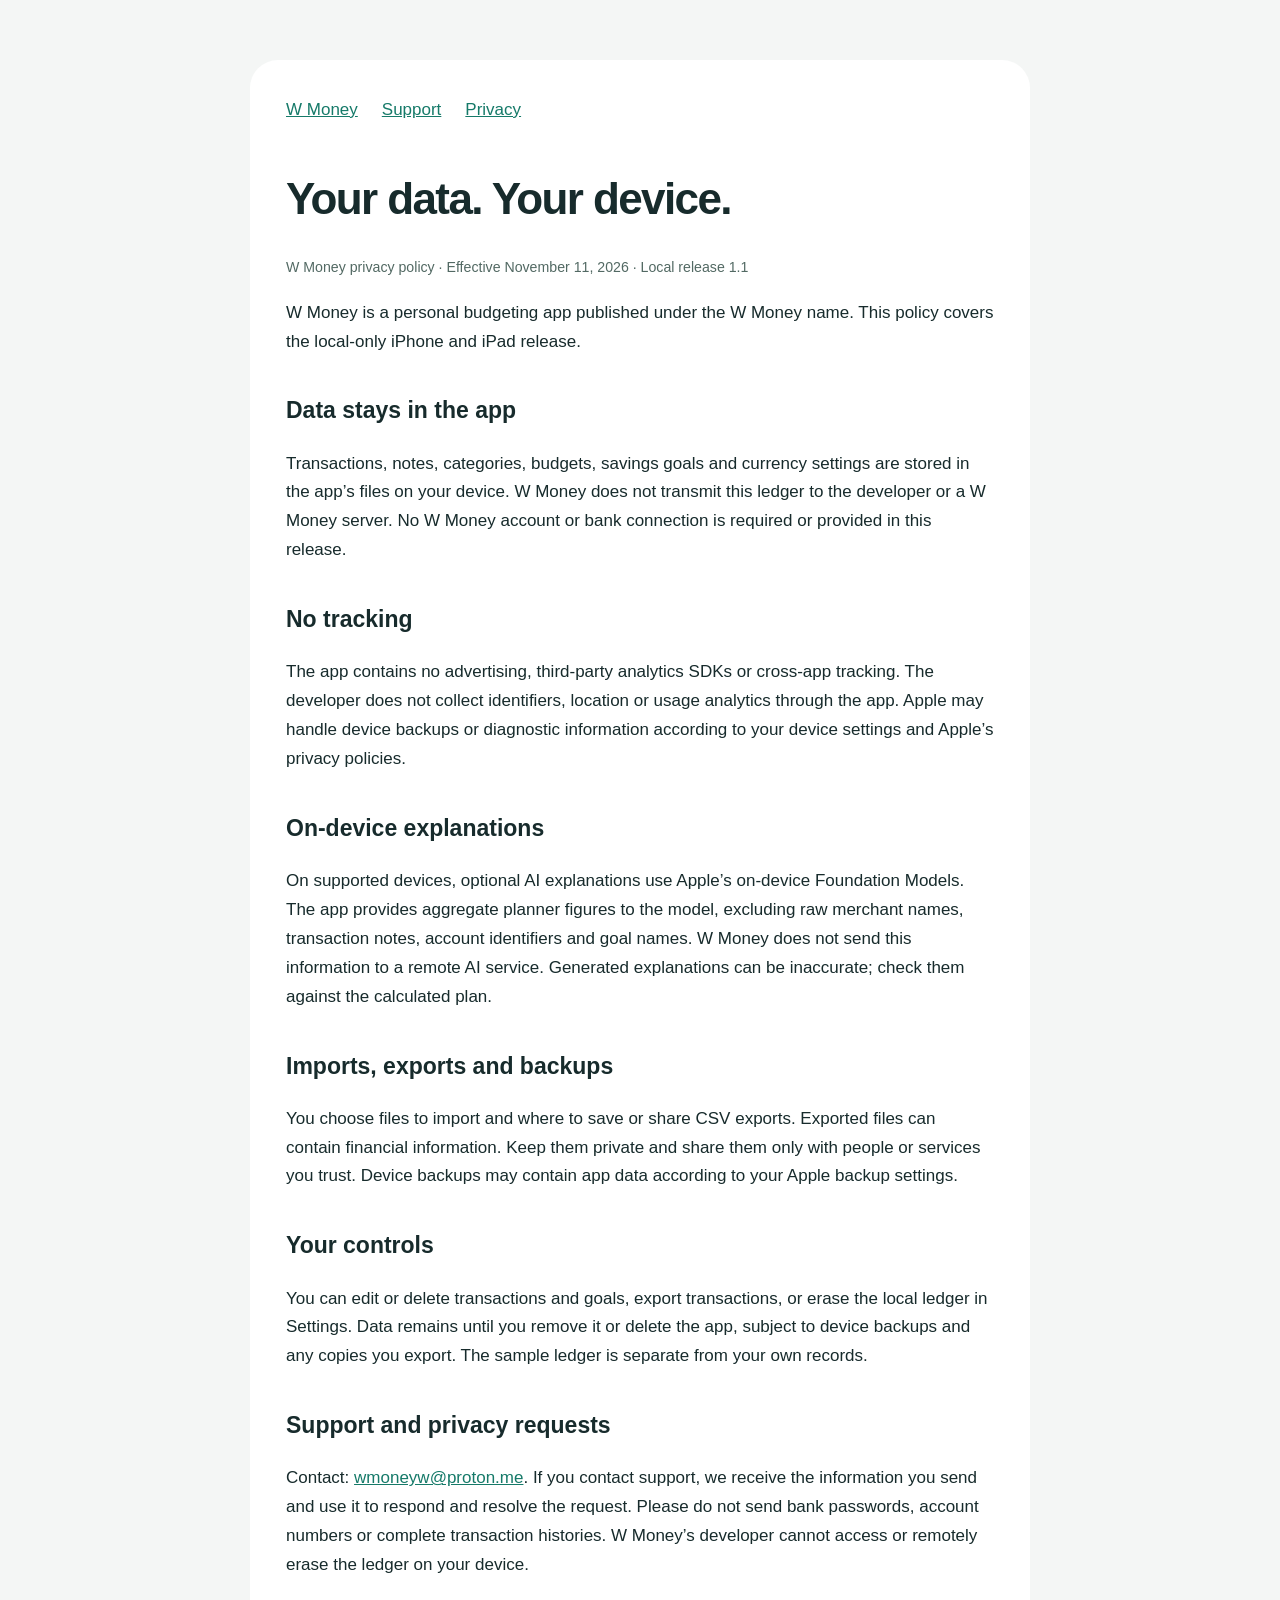
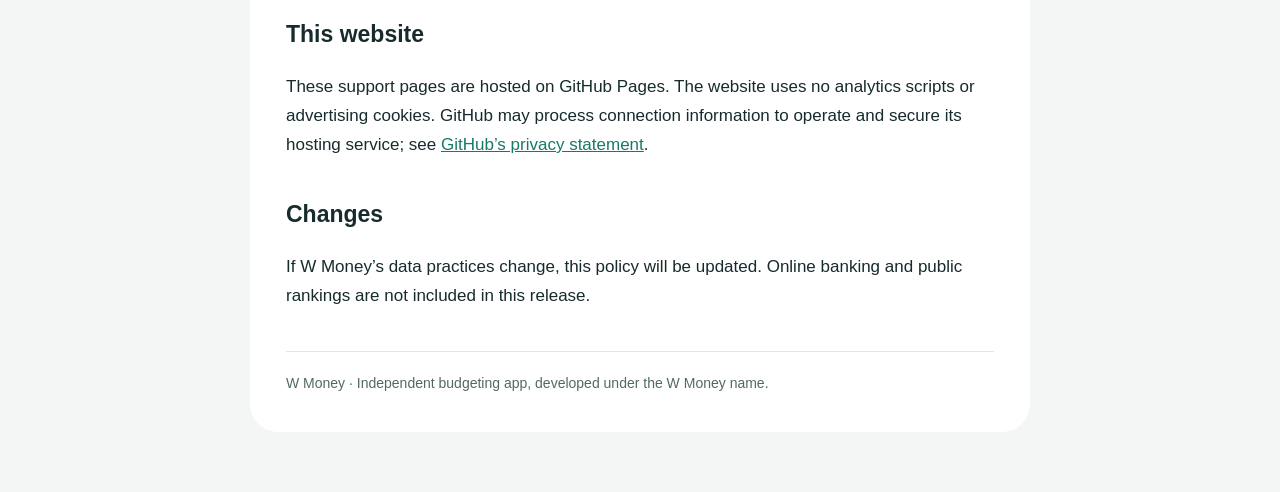
==== docs/privacy.html @ 9e88a56e "Prepare W Money iOS release" ====
<!doctype html><html lang="en"><head><meta charset="utf-8"><meta name="viewport" content="width=device-width, initial-scale=1"><title>Privacy · W Money</title><link rel="stylesheet" href="wmoney.css"></head><body><main><nav aria-label="Main"><a href="index.html">W Money</a><a href="support.html">Support</a><a href="privacy.html">Privacy</a></nav><h1>Your data. Your device.</h1><p><small>W Money privacy policy · Effective November 11, 2026 · Local release 1.1</small></p><p>W Money is a personal budgeting app published under the W Money name. This policy covers the local-only iPhone and iPad release.</p><h2>Data stays in the app</h2><p>Transactions, notes, categories, budgets, savings goals and currency settings are stored in the app’s files on your device. W Money does not transmit this ledger to the developer or a W Money server. No W Money account or bank connection is required or provided in this release.</p><h2>No tracking</h2><p>The app contains no advertising, third-party analytics SDKs or cross-app tracking. The developer does not collect identifiers, location or usage analytics through the app. Apple may handle device backups or diagnostic information according to your device settings and Apple’s privacy policies.</p><h2>On-device explanations</h2><p>On supported devices, optional AI explanations use Apple’s on-device Foundation Models. The app provides aggregate planner figures to the model, excluding raw merchant names, transaction notes, account identifiers and goal names. W Money does not send this information to a remote AI service. Generated explanations can be inaccurate; check them against the calculated plan.</p><h2>Imports, exports and backups</h2><p>You choose files to import and where to save or share CSV exports. Exported files can contain financial information. Keep them private and share them only with people or services you trust. Device backups may contain app data according to your Apple backup settings.</p><h2>Your controls</h2><p>You can edit or delete transactions and goals, export transactions, or erase the local ledger in Settings. Data remains until you remove it or delete the app, subject to device backups and any copies you export. The sample ledger is separate from your own records.</p><h2>Support and privacy requests</h2><p>Contact: <a href="mailto:wmoneyw@proton.me">wmoneyw@proton.me</a>. If you contact support, we receive the information you send and use it to respond and resolve the request. Please do not send bank passwords, account numbers or complete transaction histories. W Money’s developer cannot access or remotely erase the ledger on your device.</p><h2>This website</h2><p>These support pages are hosted on GitHub Pages. The website uses no analytics scripts or advertising cookies. GitHub may process connection information to operate and secure its hosting service; see <a href="https://docs.github.com/en/site-policy/privacy-policies/github-general-privacy-statement">GitHub’s privacy statement</a>.</p><h2>Changes</h2><p>If W Money’s data practices change, this policy will be updated. Online banking and public rankings are not included in this release.</p><footer>W Money · Independent budgeting app, developed under the W Money name.</footer></main></body></html>
---- docs/wmoney.css ----
*{box-sizing:border-box}body{margin:0;background:#f4f6f5;color:#172b2c;font:17px/1.7 -apple-system,BlinkMacSystemFont,"Segoe UI",sans-serif}main{max-width:780px;margin:60px auto;padding:36px;background:white;border-radius:28px}nav{display:flex;gap:24px;margin-bottom:50px}a{color:#167a69}h1{font-size:44px;line-height:1.1;letter-spacing:-1.6px}h2{font-size:23px;margin-top:35px}small{color:#526963}.mark{background:#173a35;color:#adedd3;border-radius:18px;display:inline-flex;width:62px;height:62px;align-items:center;justify-content:center;font-size:36px;font-weight:700}footer{border-top:1px solid #e1e8e5;margin-top:40px;padding-top:20px;font-size:14px;color:#526963}@media(max-width:600px){main{margin:0;padding:28px;border-radius:0}h1{font-size:36px}nav{gap:18px}}@media(prefers-color-scheme:dark){body{background:#0c1717;color:#e7f1ed}main{background:#142322}a{color:#9be6c8}small,footer{color:#aabdb5}}
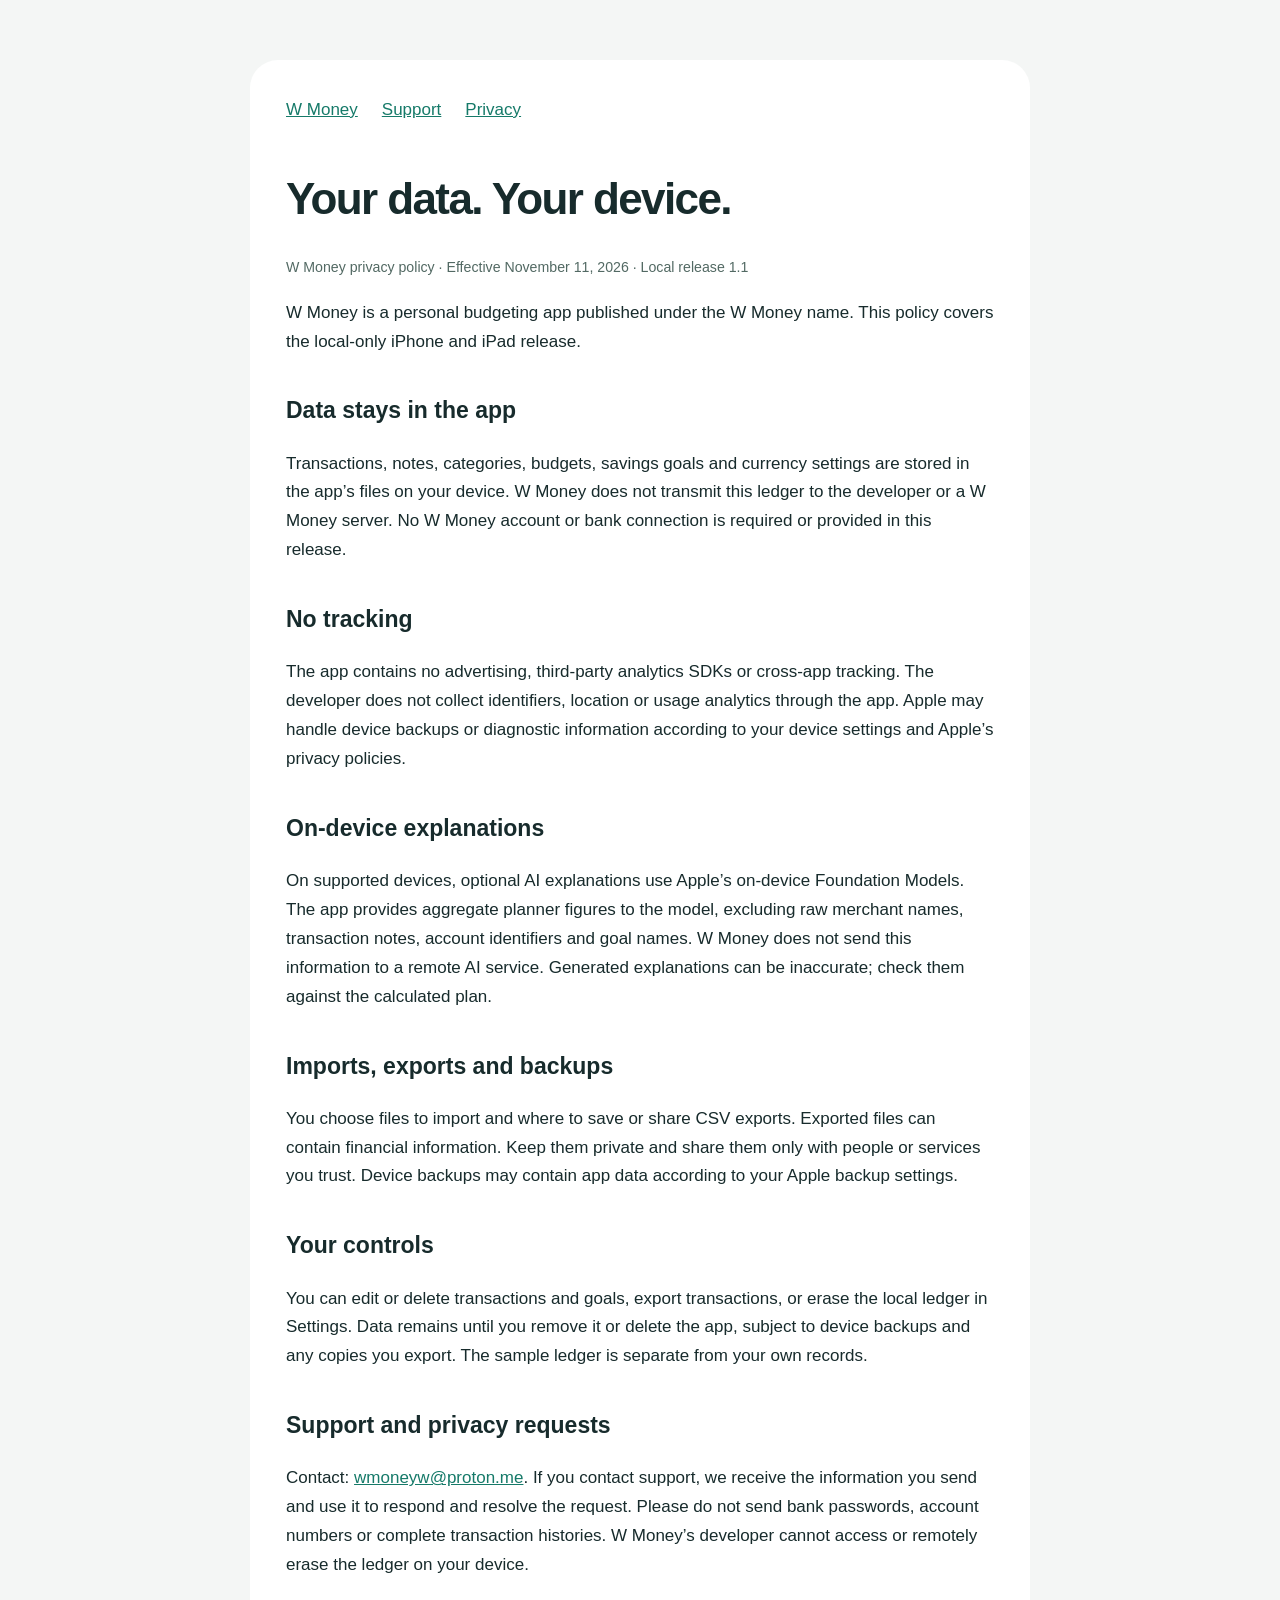
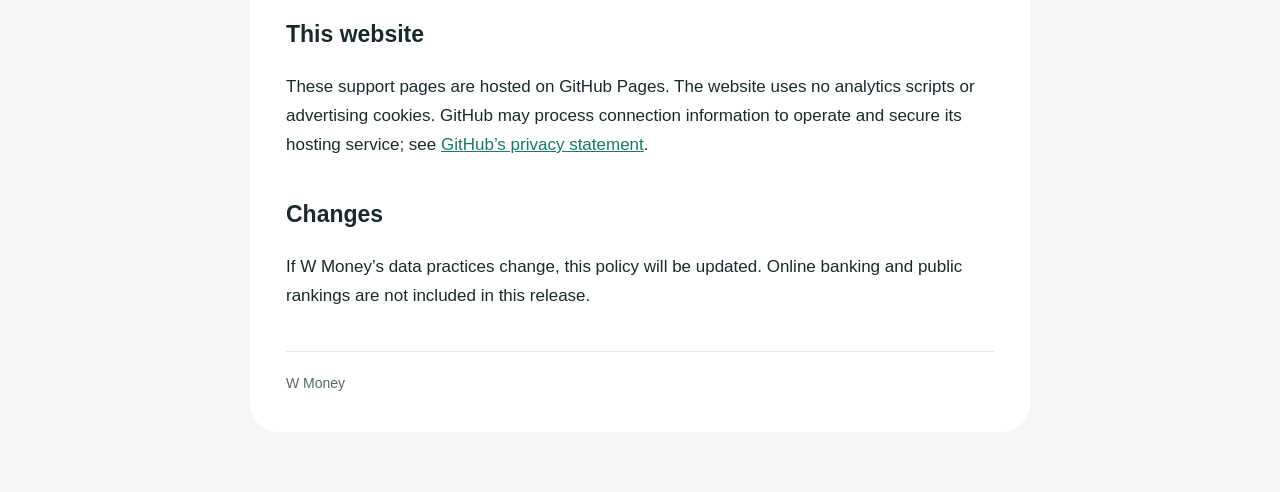
==== commit aaf7616b: "Remove personal attribution from public site" ====
--- a/docs/privacy.html
+++ b/docs/privacy.html
@@ -1 +1 @@
-<!doctype html><html lang="en"><head><meta charset="utf-8"><meta name="viewport" content="width=device-width, initial-scale=1"><title>Privacy · W Money</title><link rel="stylesheet" href="wmoney.css"></head><body><main><nav aria-label="Main"><a href="index.html">W Money</a><a href="support.html">Support</a><a href="privacy.html">Privacy</a></nav><h1>Your data. Your device.</h1><p><small>W Money privacy policy · Effective November 11, 2026 · Local release 1.1</small></p><p>W Money is a personal budgeting app published under the W Money name. This policy covers the local-only iPhone and iPad release.</p><h2>Data stays in the app</h2><p>Transactions, notes, categories, budgets, savings goals and currency settings are stored in the app’s files on your device. W Money does not transmit this ledger to the developer or a W Money server. No W Money account or bank connection is required or provided in this release.</p><h2>No tracking</h2><p>The app contains no advertising, third-party analytics SDKs or cross-app tracking. The developer does not collect identifiers, location or usage analytics through the app. Apple may handle device backups or diagnostic information according to your device settings and Apple’s privacy policies.</p><h2>On-device explanations</h2><p>On supported devices, optional AI explanations use Apple’s on-device Foundation Models. The app provides aggregate planner figures to the model, excluding raw merchant names, transaction notes, account identifiers and goal names. W Money does not send this information to a remote AI service. Generated explanations can be inaccurate; check them against the calculated plan.</p><h2>Imports, exports and backups</h2><p>You choose files to import and where to save or share CSV exports. Exported files can contain financial information. Keep them private and share them only with people or services you trust. Device backups may contain app data according to your Apple backup settings.</p><h2>Your controls</h2><p>You can edit or delete transactions and goals, export transactions, or erase the local ledger in Settings. Data remains until you remove it or delete the app, subject to device backups and any copies you export. The sample ledger is separate from your own records.</p><h2>Support and privacy requests</h2><p>Contact: <a href="mailto:wmoneyw@proton.me">wmoneyw@proton.me</a>. If you contact support, we receive the information you send and use it to respond and resolve the request. Please do not send bank passwords, account numbers or complete transaction histories. W Money’s developer cannot access or remotely erase the ledger on your device.</p><h2>This website</h2><p>These support pages are hosted on GitHub Pages. The website uses no analytics scripts or advertising cookies. GitHub may process connection information to operate and secure its hosting service; see <a href="https://docs.github.com/en/site-policy/privacy-policies/github-general-privacy-statement">GitHub’s privacy statement</a>.</p><h2>Changes</h2><p>If W Money’s data practices change, this policy will be updated. Online banking and public rankings are not included in this release.</p><footer>W Money · Independent budgeting app, developed under the W Money name.</footer></main></body></html>+<!doctype html><html lang="en"><head><meta charset="utf-8"><meta name="viewport" content="width=device-width, initial-scale=1"><title>Privacy · W Money</title><link rel="stylesheet" href="wmoney.css"></head><body><main><nav aria-label="Main"><a href="index.html">W Money</a><a href="support.html">Support</a><a href="privacy.html">Privacy</a></nav><h1>Your data. Your device.</h1><p><small>W Money privacy policy · Effective November 11, 2026 · Local release 1.1</small></p><p>W Money is a personal budgeting app published under the W Money name. This policy covers the local-only iPhone and iPad release.</p><h2>Data stays in the app</h2><p>Transactions, notes, categories, budgets, savings goals and currency settings are stored in the app’s files on your device. W Money does not transmit this ledger to the developer or a W Money server. No W Money account or bank connection is required or provided in this release.</p><h2>No tracking</h2><p>The app contains no advertising, third-party analytics SDKs or cross-app tracking. The developer does not collect identifiers, location or usage analytics through the app. Apple may handle device backups or diagnostic information according to your device settings and Apple’s privacy policies.</p><h2>On-device explanations</h2><p>On supported devices, optional AI explanations use Apple’s on-device Foundation Models. The app provides aggregate planner figures to the model, excluding raw merchant names, transaction notes, account identifiers and goal names. W Money does not send this information to a remote AI service. Generated explanations can be inaccurate; check them against the calculated plan.</p><h2>Imports, exports and backups</h2><p>You choose files to import and where to save or share CSV exports. Exported files can contain financial information. Keep them private and share them only with people or services you trust. Device backups may contain app data according to your Apple backup settings.</p><h2>Your controls</h2><p>You can edit or delete transactions and goals, export transactions, or erase the local ledger in Settings. Data remains until you remove it or delete the app, subject to device backups and any copies you export. The sample ledger is separate from your own records.</p><h2>Support and privacy requests</h2><p>Contact: <a href="mailto:wmoneyw@proton.me">wmoneyw@proton.me</a>. If you contact support, we receive the information you send and use it to respond and resolve the request. Please do not send bank passwords, account numbers or complete transaction histories. W Money’s developer cannot access or remotely erase the ledger on your device.</p><h2>This website</h2><p>These support pages are hosted on GitHub Pages. The website uses no analytics scripts or advertising cookies. GitHub may process connection information to operate and secure its hosting service; see <a href="https://docs.github.com/en/site-policy/privacy-policies/github-general-privacy-statement">GitHub’s privacy statement</a>.</p><h2>Changes</h2><p>If W Money’s data practices change, this policy will be updated. Online banking and public rankings are not included in this release.</p><footer>W Money</footer></main></body></html>
